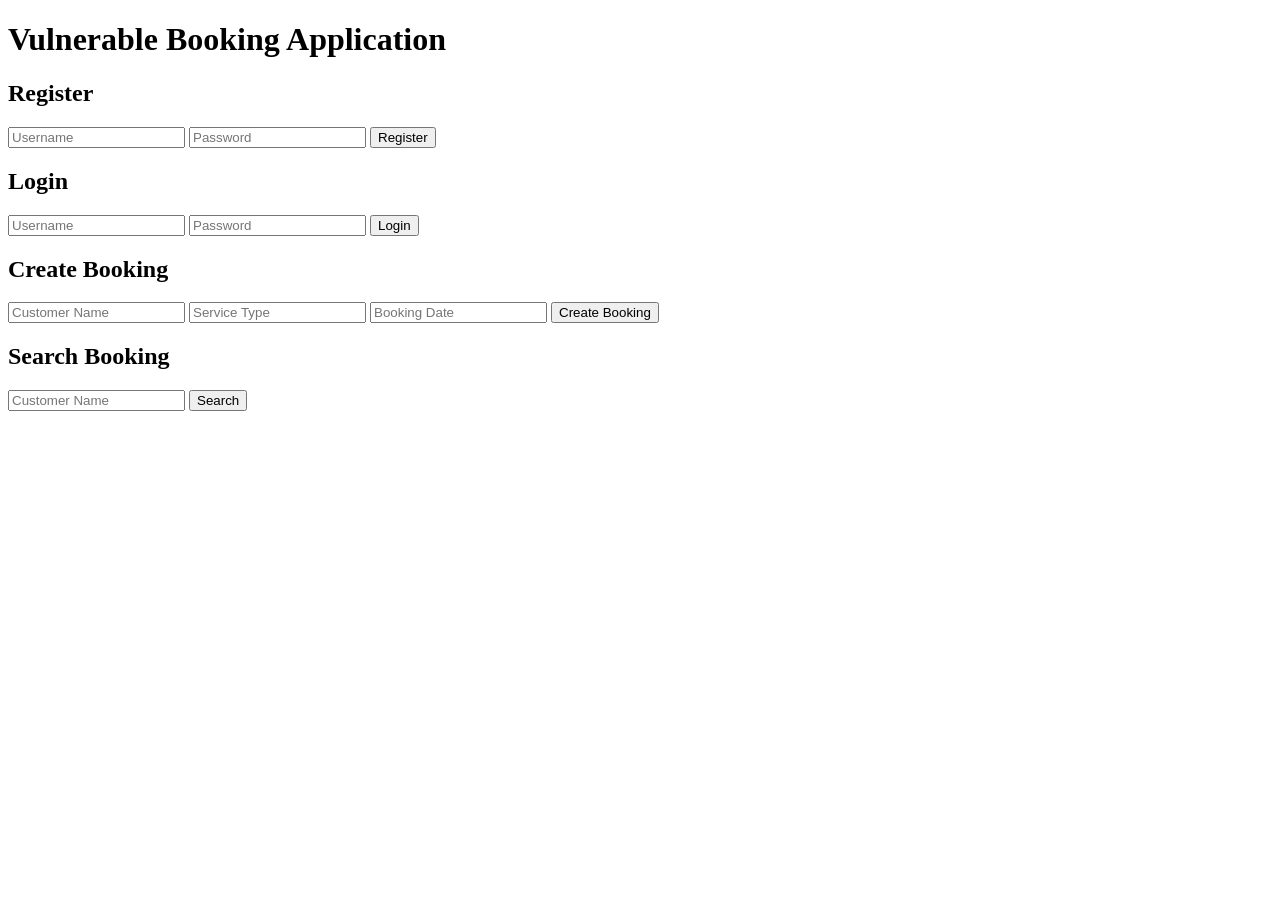
==== Vulnerable_Application/wwwroot/index.html @ ea1c6901 "Downloaded dependencies, and created a basic layout with inputs to begin devleloping an insecure app" ====
<!DOCTYPE html>
<html>
<head>
    <title>Vulnerable Booking App</title>
</head>
<body>

<h1>Vulnerable Booking Application</h1>

<h2>Register</h2>
<input id="regUsername" placeholder="Username">
<input id="regPassword" placeholder="Password">
<button onclick="register()">Register</button>

<h2>Login</h2>
<input id="loginUsername" placeholder="Username">
<input id="loginPassword" placeholder="Password">
<button onclick="login()">Login</button>

<h2>Create Booking</h2>
<input id="customerName" placeholder="Customer Name">
<input id="serviceType" placeholder="Service Type">
<input id="bookingDate" placeholder="Booking Date">
<button onclick="createBooking()">Create Booking</button>

<h2>Search Booking</h2>
<input id="searchName" placeholder="Customer Name">
<button onclick="searchBooking()">Search</button>

<pre id="result"></pre>

<script>
async function register() {
    const res = await fetch('/api/Auth/register', {
        method: 'POST',
        headers: { 'Content-Type': 'application/json' },
        body: JSON.stringify({
            username: regUsername.value,
            password: regPassword.value
        })
    });
    result.textContent = await res.text();
}

async function login() {
    const res = await fetch('/api/Auth/login', {
        method: 'POST',
        headers: { 'Content-Type': 'application/json' },
        body: JSON.stringify({
            username: loginUsername.value,
            password: loginPassword.value
        })
    });
    result.textContent = await res.text();
}

async function createBooking() {
    const res = await fetch('/api/Booking/create', {
        method: 'POST',
        headers: { 'Content-Type': 'application/json' },
        body: JSON.stringify({
            customerName: customerName.value,
            serviceType: serviceType.value,
            bookingDate: bookingDate.value
        })
    });
    result.textContent = await res.text();
}

async function searchBooking() {
    const res = await fetch(`/api/Booking/search?customerName=${searchName.value}`);
    result.textContent = await res.text();
}
</script>

</body>
</html>
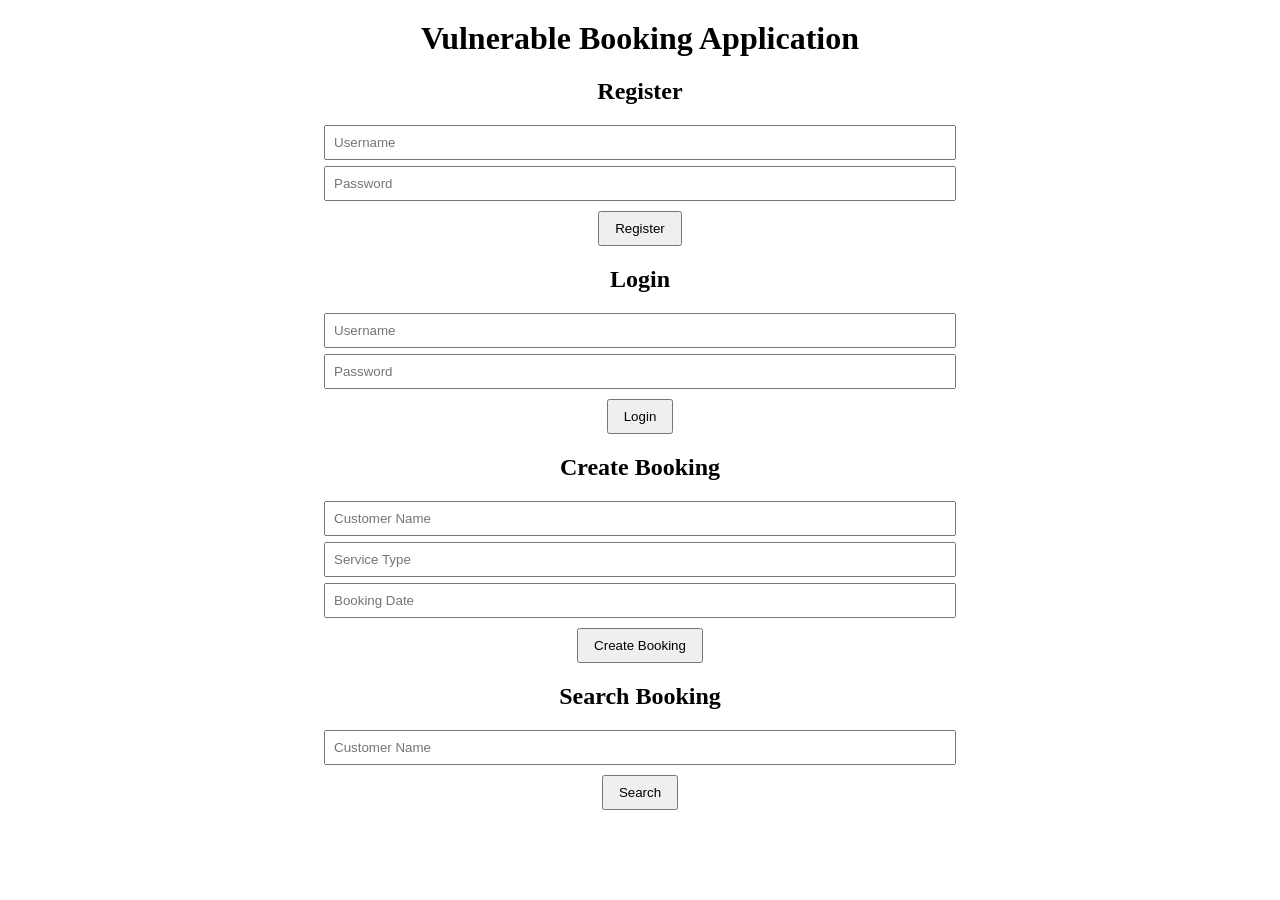
==== commit 8c674afd: "Added some basic CSS" ====
--- a/Vulnerable_Application/wwwroot/index.html
+++ b/Vulnerable_Application/wwwroot/index.html
@@ -2,6 +2,7 @@
 <html>
 <head>
     <title>Vulnerable Booking App</title>
+    <link rel="stylesheet" href="style.css">
 </head>
 <body>
 
@@ -29,49 +30,6 @@
 
 <pre id="result"></pre>
 
-<script>
-async function register() {
-    const res = await fetch('/api/Auth/register', {
-        method: 'POST',
-        headers: { 'Content-Type': 'application/json' },
-        body: JSON.stringify({
-            username: regUsername.value,
-            password: regPassword.value
-        })
-    });
-    result.textContent = await res.text();
-}
-
-async function login() {
-    const res = await fetch('/api/Auth/login', {
-        method: 'POST',
-        headers: { 'Content-Type': 'application/json' },
-        body: JSON.stringify({
-            username: loginUsername.value,
-            password: loginPassword.value
-        })
-    });
-    result.textContent = await res.text();
-}
-
-async function createBooking() {
-    const res = await fetch('/api/Booking/create', {
-        method: 'POST',
-        headers: { 'Content-Type': 'application/json' },
-        body: JSON.stringify({
-            customerName: customerName.value,
-            serviceType: serviceType.value,
-            bookingDate: bookingDate.value
-        })
-    });
-    result.textContent = await res.text();
-}
-
-async function searchBooking() {
-    const res = await fetch(`/api/Booking/search?customerName=${searchName.value}`);
-    result.textContent = await res.text();
-}
-</script>
-
+<script src="app.js"></script>
 </body>
 </html>
--- a/Vulnerable_Application/wwwroot/style.css
+++ b/Vulnerable_Application/wwwroot/style.css
@@ -0,0 +1,32 @@
+body {
+    text-align: center;
+}
+
+h1 {
+    margin-top: 20px;
+}
+
+section {
+    width: 300px;
+    margin: 20px auto;
+    padding: 20px;
+    border: 1px solid #ccc;
+    border-radius: 5px;
+}
+
+input {
+    width: 50%;
+    padding: 8px;
+    margin: 6px auto;
+    display: block;
+    box-sizing: border-box;
+}
+
+button {
+    margin-top: 10px;
+    padding: 8px 15px;
+    cursor: pointer;
+    display: block;
+    margin-left: auto;
+    margin-right: auto;
+}
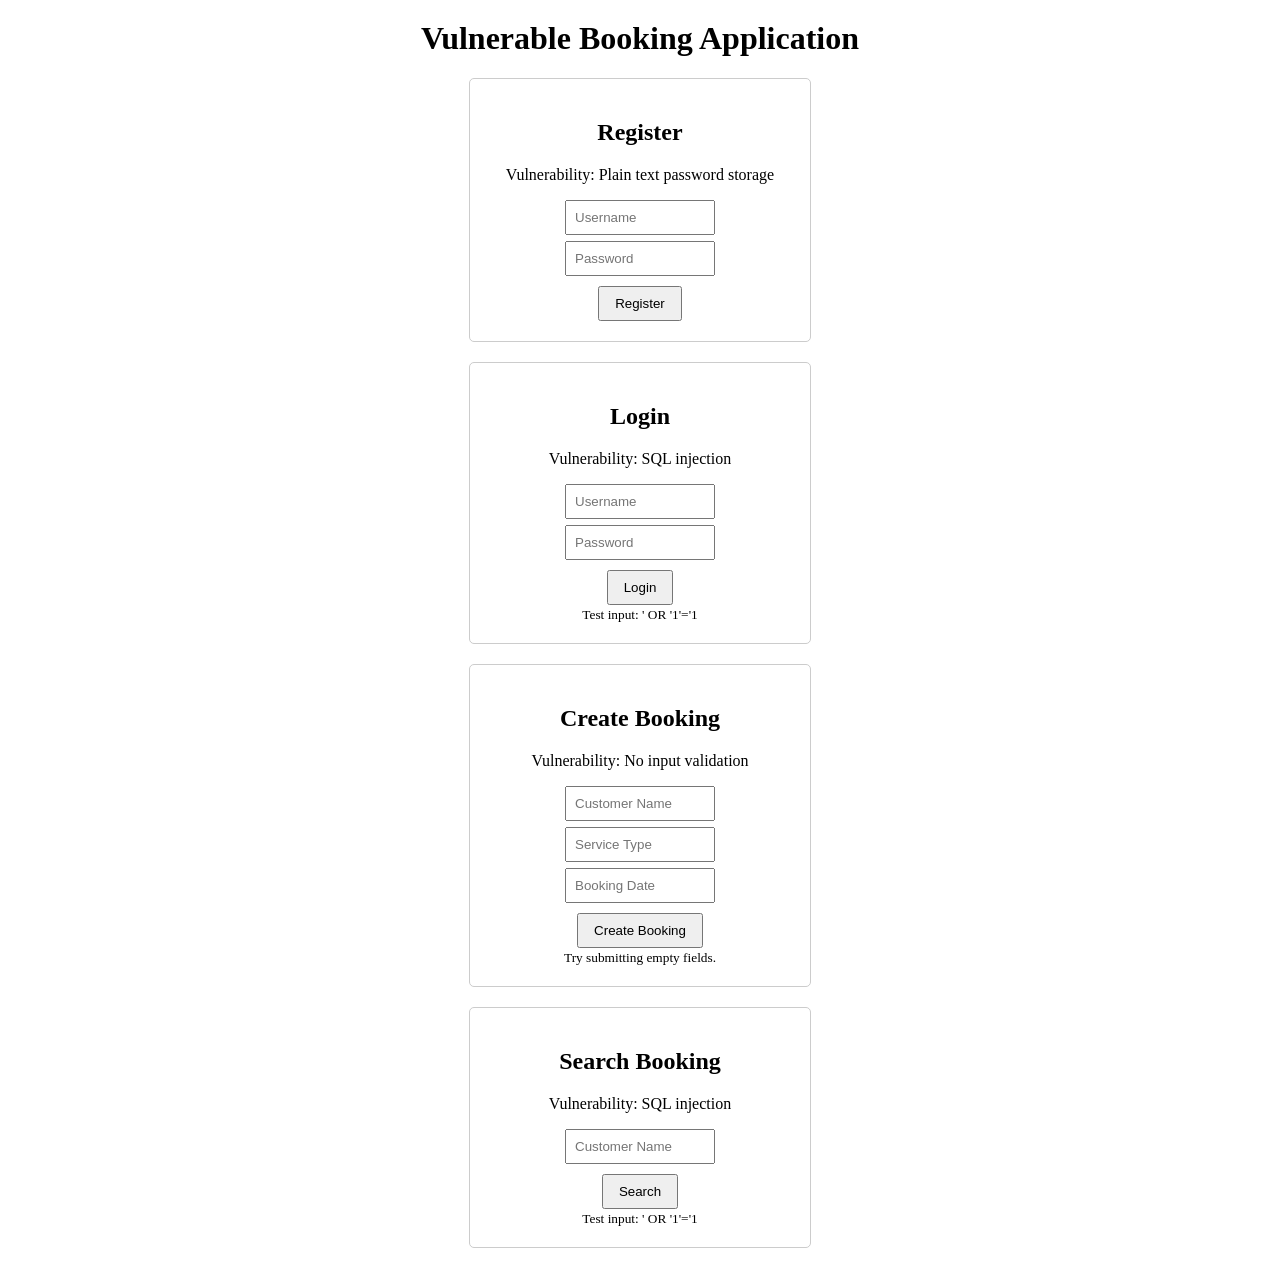
==== commit 54cab22d: "Updated index.html to try to explain the different vulnerabilities" ====
--- a/Vulnerable_Application/wwwroot/index.html
+++ b/Vulnerable_Application/wwwroot/index.html
@@ -8,27 +8,42 @@
 
 <h1>Vulnerable Booking Application</h1>
 
-<h2>Register</h2>
-<input id="regUsername" placeholder="Username">
-<input id="regPassword" placeholder="Password">
-<button onclick="register()">Register</button>
+<section>
+    <h2>Register</h2>
+    <p class="vuln-note">Vulnerability: Plain text password storage</p>
+    <input id="regUsername" placeholder="Username">
+    <input id="regPassword" placeholder="Password">
+    <button onclick="register()">Register</button>
+</section>
 
-<h2>Login</h2>
-<input id="loginUsername" placeholder="Username">
-<input id="loginPassword" placeholder="Password">
-<button onclick="login()">Login</button>
+<section>
+    <h2>Login</h2>
+    <p class="vuln-note">Vulnerability: SQL injection</p>
+    <input id="loginUsername" placeholder="Username">
+    <input id="loginPassword" placeholder="Password">
+    <button onclick="login()">Login</button>
+    <small>Test input: ' OR '1'='1</small>
+</section>
 
-<h2>Create Booking</h2>
-<input id="customerName" placeholder="Customer Name">
-<input id="serviceType" placeholder="Service Type">
-<input id="bookingDate" placeholder="Booking Date">
-<button onclick="createBooking()">Create Booking</button>
+<section>
+    <h2>Create Booking</h2>
+    <p class="vuln-note">Vulnerability: No input validation</p>
+    <input id="customerName" placeholder="Customer Name">
+    <input id="serviceType" placeholder="Service Type">
+    <input id="bookingDate" placeholder="Booking Date">
+    <button onclick="createBooking()">Create Booking</button>
+    <small>Try submitting empty fields.</small>
+</section>
 
-<h2>Search Booking</h2>
-<input id="searchName" placeholder="Customer Name">
-<button onclick="searchBooking()">Search</button>
+<section>
+    <h2>Search Booking</h2>
+    <p class="vuln-note">Vulnerability: SQL injection</p>
+    <input id="searchName" placeholder="Customer Name">
+    <button onclick="searchBooking()">Search</button>
+    <small>Test input: ' OR '1'='1</small>
+</section>
 
-<pre id="result"></pre>
+<p id="result"></p>
 
 <script src="app.js"></script>
 </body>
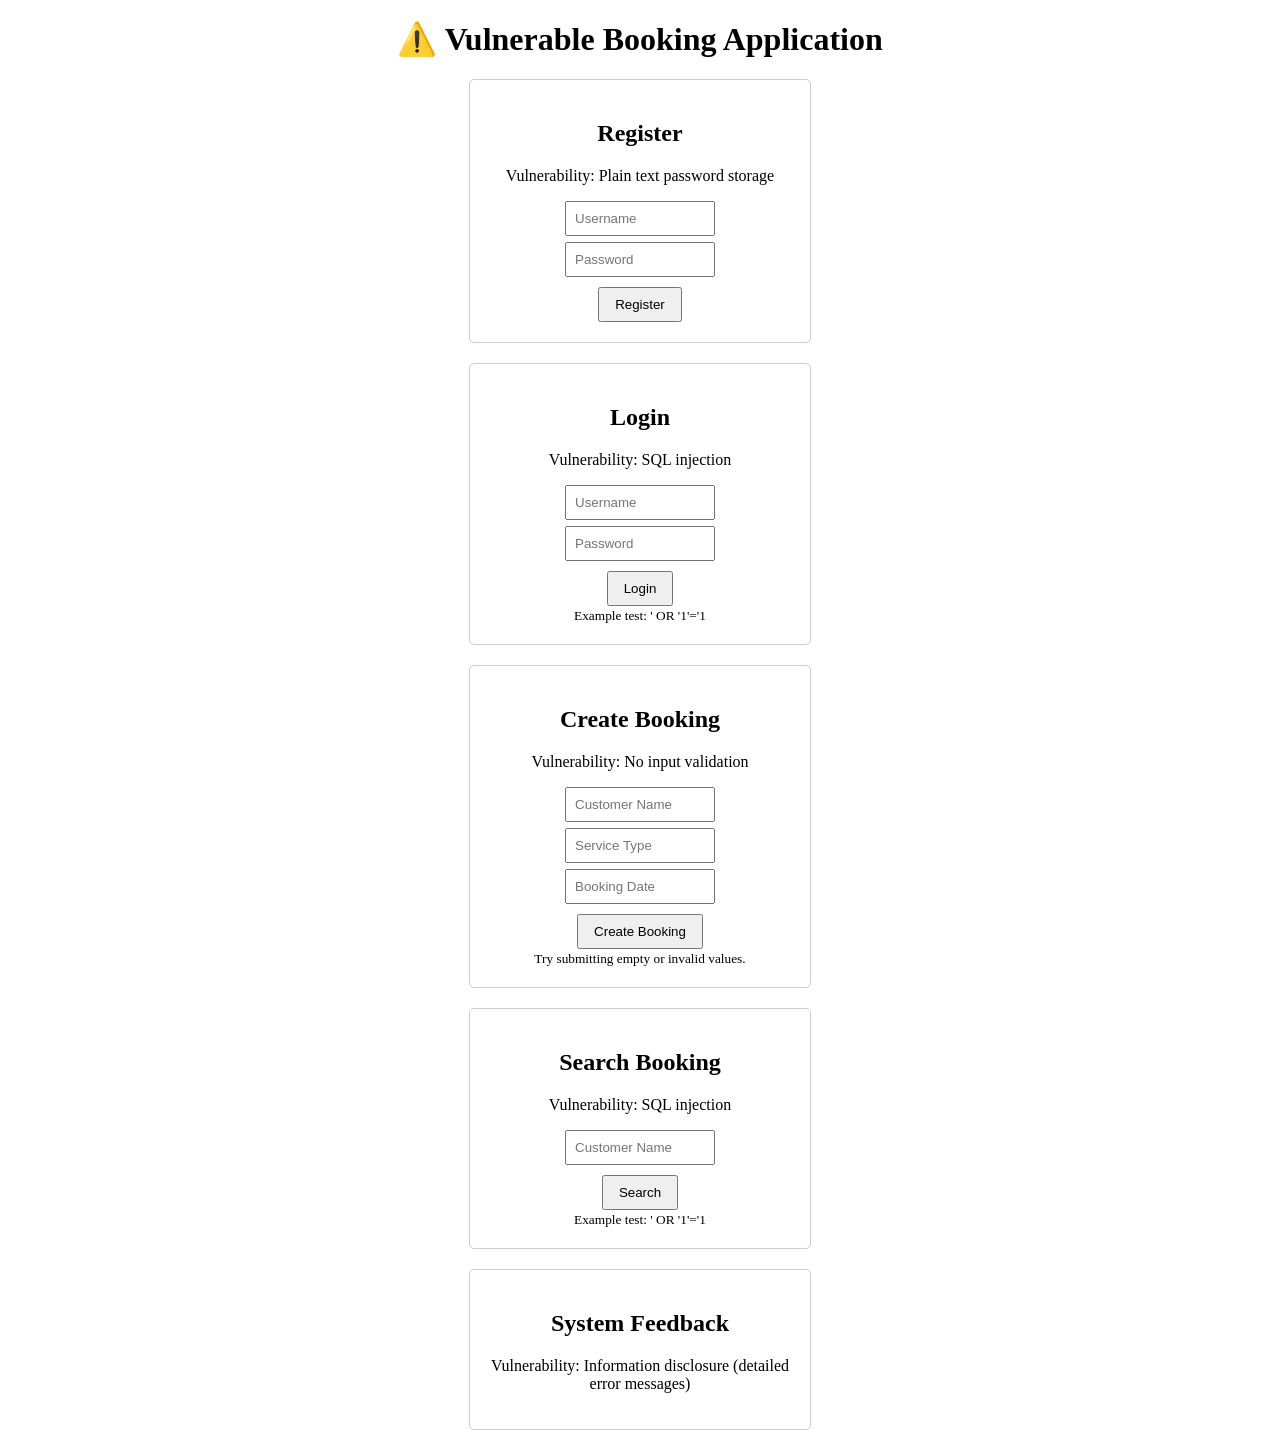
==== commit 0e689b1d: "Updated index page further" ====
--- a/Vulnerable_Application/wwwroot/index.html
+++ b/Vulnerable_Application/wwwroot/index.html
@@ -6,7 +6,7 @@
 </head>
 <body>
 
-<h1>Vulnerable Booking Application</h1>
+<h1>⚠️ Vulnerable Booking Application</h1>
 
 <section>
     <h2>Register</h2>
@@ -22,7 +22,7 @@
     <input id="loginUsername" placeholder="Username">
     <input id="loginPassword" placeholder="Password">
     <button onclick="login()">Login</button>
-    <small>Test input: ' OR '1'='1</small>
+    <small>Example test: ' OR '1'='1</small>
 </section>
 
 <section>
@@ -32,7 +32,7 @@
     <input id="serviceType" placeholder="Service Type">
     <input id="bookingDate" placeholder="Booking Date">
     <button onclick="createBooking()">Create Booking</button>
-    <small>Try submitting empty fields.</small>
+    <small>Try submitting empty or invalid values.</small>
 </section>
 
 <section>
@@ -40,10 +40,14 @@
     <p class="vuln-note">Vulnerability: SQL injection</p>
     <input id="searchName" placeholder="Customer Name">
     <button onclick="searchBooking()">Search</button>
-    <small>Test input: ' OR '1'='1</small>
+    <small>Example test: ' OR '1'='1</small>
 </section>
 
-<p id="result"></p>
+<section>
+    <h2>System Feedback</h2>
+    <p class="vuln-note">Vulnerability: Information disclosure (detailed error messages)</p>
+    <p id="result"></p>
+</section>
 
 <script src="app.js"></script>
 </body>
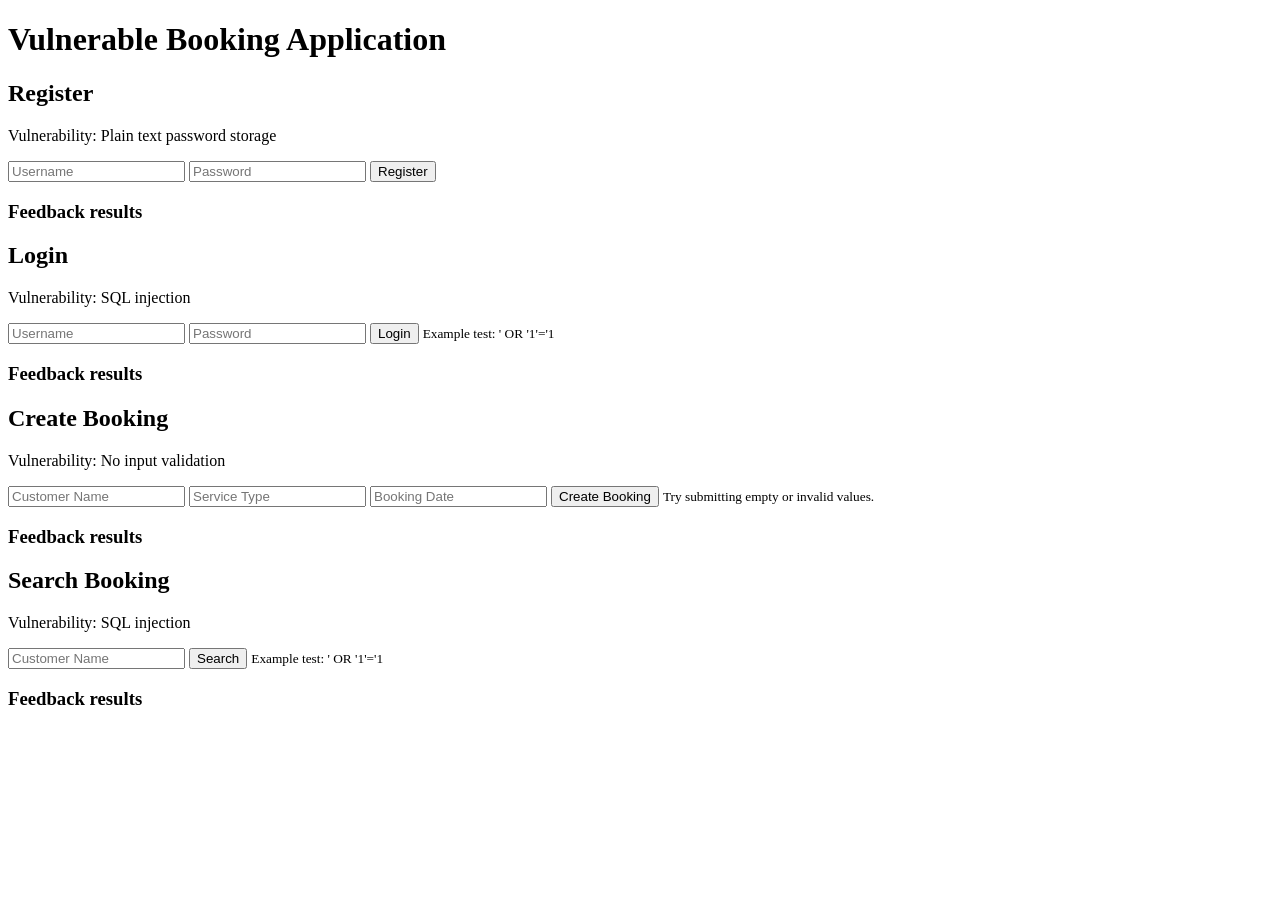
==== commit 37908f10: "Updated dependancies for secure appliation and changed vfrontend of index page" ====
--- a/Vulnerable_Application/wwwroot/index.html
+++ b/Vulnerable_Application/wwwroot/index.html
@@ -2,53 +2,88 @@
 <html>
 <head>
     <title>Vulnerable Booking App</title>
-    <link rel="stylesheet" href="style.css">
+    <link rel="stylesheet" href="/style.css?v=2">
 </head>
 <body>
 
-<h1>⚠️ Vulnerable Booking Application</h1>
+<h1>Vulnerable Booking Application</h1>
 
-<section>
-    <h2>Register</h2>
-    <p class="vuln-note">Vulnerability: Plain text password storage</p>
-    <input id="regUsername" placeholder="Username">
-    <input id="regPassword" placeholder="Password">
-    <button onclick="register()">Register</button>
-</section>
+<div class="page">
 
-<section>
-    <h2>Login</h2>
-    <p class="vuln-note">Vulnerability: SQL injection</p>
-    <input id="loginUsername" placeholder="Username">
-    <input id="loginPassword" placeholder="Password">
-    <button onclick="login()">Login</button>
-    <small>Example test: ' OR '1'='1</small>
-</section>
+    <div class="column">
 
-<section>
-    <h2>Create Booking</h2>
-    <p class="vuln-note">Vulnerability: No input validation</p>
-    <input id="customerName" placeholder="Customer Name">
-    <input id="serviceType" placeholder="Service Type">
-    <input id="bookingDate" placeholder="Booking Date">
-    <button onclick="createBooking()">Create Booking</button>
-    <small>Try submitting empty or invalid values.</small>
-</section>
+        <section>
+            <h2>Register</h2>
+            <p class="vuln-note">Vulnerability: Plain text password storage</p>
 
-<section>
-    <h2>Search Booking</h2>
-    <p class="vuln-note">Vulnerability: SQL injection</p>
-    <input id="searchName" placeholder="Customer Name">
-    <button onclick="searchBooking()">Search</button>
-    <small>Example test: ' OR '1'='1</small>
-</section>
+            <input id="regUsername" placeholder="Username">
+            <input id="regPassword" placeholder="Password">
 
-<section>
-    <h2>System Feedback</h2>
-    <p class="vuln-note">Vulnerability: Information disclosure (detailed error messages)</p>
-    <p id="result"></p>
-</section>
+            <button onclick="register()">Register</button>
 
-<script src="app.js"></script>
+            <div class="feedback">
+                <h3>Feedback results</h3>
+                <p id="registerResult"></p>
+            </div>
+        </section>
+
+        <section>
+            <h2>Login</h2>
+            <p class="vuln-note">Vulnerability: SQL injection</p>
+
+            <input id="loginUsername" placeholder="Username">
+            <input id="loginPassword" placeholder="Password">
+
+            <button onclick="login()">Login</button>
+            <small>Example test: ' OR '1'='1</small>
+
+            <div class="feedback">
+                <h3>Feedback results</h3>
+                <p id="loginResult"></p>
+            </div>
+        </section>
+
+    </div>
+
+    <div class="column">
+
+        <section>
+            <h2>Create Booking</h2>
+            <p class="vuln-note">Vulnerability: No input validation</p>
+
+            <input id="customerName" placeholder="Customer Name">
+            <input id="serviceType" placeholder="Service Type">
+            <input id="bookingDate" placeholder="Booking Date">
+
+            <button onclick="createBooking()">Create Booking</button>
+            <small>Try submitting empty or invalid values.</small>
+
+            <div class="feedback">
+                <h3>Feedback results</h3>
+                <p id="bookingResult"></p>
+            </div>
+        </section>
+
+        <section>
+            <h2>Search Booking</h2>
+            <p class="vuln-note">Vulnerability: SQL injection</p>
+
+            <input id="searchName" placeholder="Customer Name">
+
+            <button onclick="searchBooking()">Search</button>
+            <small>Example test: ' OR '1'='1</small>
+
+            <div class="feedback">
+                <h3>Feedback results</h3>
+                <pre id="searchResult"></pre>
+            </div>
+        </section>
+
+    </div>
+
+</div>
+
+<script src="/app.js?v=2"></script>
+
 </body>
 </html>
